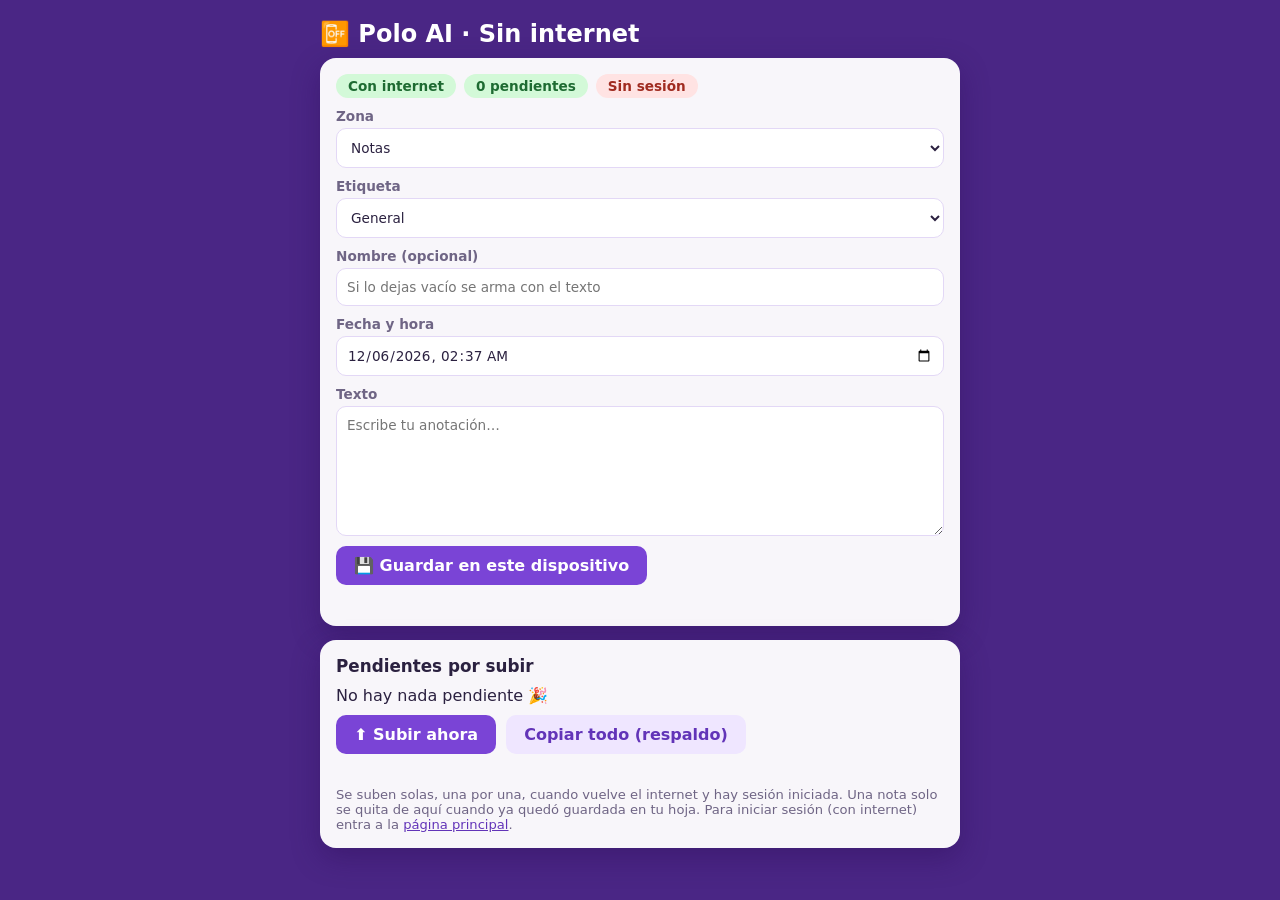
==== sin-internet.html @ 738c0773 "Add files via upload" ====
<!DOCTYPE html>
<html lang="es">
<head>
  <meta charset="UTF-8" />
  <meta name="viewport" content="width=device-width, initial-scale=1" />
  <meta name="theme-color" content="#4a2685" />
  <link rel="manifest" href="manifest.json" />
  <link rel="icon" href="icon.svg" type="image/svg+xml" />
  <title>Polo AI · Sin internet</title>
  <style>
    * { box-sizing: border-box; }
    body { margin: 0; min-height: 100vh; font-family: system-ui, -apple-system, "Segoe UI", Roboto, sans-serif;
      color: #2b2140; background: #4a2685; padding: 16px; }
    main { max-width: 640px; margin: 0 auto; }
    h1 { margin: 4px 0 10px; color: #fff; font-size: 1.5rem; }
    .tarjeta { background: rgba(255,255,255,.96); border-radius: 16px; padding: 16px; margin-bottom: 14px;
      box-shadow: 0 10px 28px rgba(40,10,80,.35); }
    .estado { display: flex; flex-wrap: wrap; gap: 8px; align-items: center; margin-bottom: 10px; }
    .pildora { padding: 4px 12px; border-radius: 999px; font-size: .85rem; font-weight: 700; }
    .on { background: #d3f9d8; color: #1e6b32; }
    .off { background: #ffe3e3; color: #a02b20; }
    .pend { background: #fff3bf; color: #7a5200; }
    label { display: block; margin-bottom: 10px; font-size: .85rem; font-weight: 600; color: #6f6585; }
    input, select, textarea { display: block; width: 100%; margin-top: 4px; padding: 10px; font: inherit; font-weight: 400;
      color: #2b2140; background: #fff; border: 1px solid #e3d8f6; border-radius: 10px; }
    textarea { resize: vertical; min-height: 130px; }
    button { padding: 10px 18px; font: inherit; font-weight: 700; color: #fff; background: #7a44d6; border: 0;
      border-radius: 10px; cursor: pointer; }
    button.sec { color: #6234b8; background: #efe6ff; }
    button:disabled { opacity: .6; }
    .fila { display: flex; flex-wrap: wrap; gap: 10px; align-items: center; }
    .msg { font-size: .88rem; font-weight: 600; margin: 8px 0 0; min-height: 1.2em; }
    .msg.error { color: #c0392b; } .msg.ok { color: #1e8a55; }
    .item { border: 1px solid #e3d8f6; border-radius: 12px; padding: 10px 12px; margin-bottom: 8px; position: relative; }
    .item b { display: block; padding-right: 28px; overflow-wrap: anywhere; }
    .item small { color: #6f6585; }
    .item p { margin: 4px 0 0; font-size: .9rem; white-space: pre-wrap; overflow-wrap: anywhere; max-height: 5.5em; overflow: hidden; }
    .item .err { color: #c0392b; font-size: .8rem; font-weight: 600; }
    .item .x { position: absolute; top: 6px; right: 8px; padding: 0 6px; background: none; color: #6f6585; font-size: 1.2rem; }
    h2 { margin: 0 0 10px; font-size: 1.05rem; }
    .nota { font-size: .82rem; color: #6f6585; margin: 8px 0 0; }
    a { color: #6234b8; }
  </style>
</head>
<body>
<main>
  <h1>📴 Polo AI · Sin internet</h1>

  <div class="tarjeta">
    <div class="estado">
      <span id="p-red" class="pildora off">Sin internet</span>
      <span id="p-cola" class="pildora pend">0 pendientes</span>
      <span id="p-sesion" class="pildora off">Sin sesión</span>
    </div>

    <label>Zona
      <select id="zona"></select>
    </label>
    <label id="c-etiqueta">Etiqueta
      <select id="etiqueta"></select>
    </label>
    <label>Nombre (opcional)
      <input id="nombre" type="text" maxlength="80" autocomplete="off" placeholder="Si lo dejas vacío se arma con el texto" />
    </label>
    <label id="c-fecha">Fecha y hora
      <input id="fecha" type="datetime-local" />
    </label>
    <label>Texto
      <textarea id="texto" placeholder="Escribe tu anotación…"></textarea>
    </label>
    <div class="fila">
      <button id="guardar" type="button">💾 Guardar en este dispositivo</button>
    </div>
    <p id="msg" class="msg"></p>
  </div>

  <div class="tarjeta">
    <h2>Pendientes por subir</h2>
    <div id="lista"></div>
    <div class="fila">
      <button id="sincronizar" type="button">⬆ Subir ahora</button>
      <button id="copiar" type="button" class="sec">Copiar todo (respaldo)</button>
    </div>
    <p id="msg-sync" class="msg"></p>
    <p class="nota">Se suben solas, una por una, cuando vuelve el internet y hay sesión iniciada. Una nota solo se quita de aquí cuando ya quedó guardada en tu hoja.
      Para iniciar sesión (con internet) entra a la <a href="index.html">página principal</a>.</p>
  </div>
</main>

<script src="config.js"></script>
<script>
(function () {
  "use strict";
  const CLAVE_COLA = "polo-offline-cola";
  const CLAVE_SESION = "polo-ai-sesion"; // la misma que usa la página principal
  const dos = (n) => String(n).padStart(2, "0");
  const $ = (id) => document.getElementById(id);

  // accion = acción del Apps Script (las mismas que usan los formularios de la página principal)
  const ZONAS = [
    { id: "notas", titulo: "Notas", tipo: "nota", accion: "nota_agregar" },
    { id: "ejercicio", titulo: "Ejercicio", tipo: "dia", accion: "ejercicio_agregar" },
    { id: "actividades", titulo: "Actividades", tipo: "nota", accion: "nota_agregar", etiqueta: "Actividades" },
    { id: "trabajo", titulo: "Trabajo", tipo: "nota", accion: "nota_agregar", etiqueta: "Trabajo" },
    { id: "diario", titulo: "Diario", tipo: "dia", accion: "diario_agregar" },
    { id: "deudas", titulo: "Deudas", tipo: "deuda", accion: "deuda_agregar" },
    { id: "informacion", titulo: "Información Primordial", tipo: "dia", accion: "informacion_agregar" },
    { id: "comandos", titulo: "Comandos", tipo: "dia", accion: "comando_agregar" },
    { id: "bazar", titulo: "Bazar", tipo: "bazar", accion: "bazar_agregar", categoria: "Bazar" },
    { id: "ventas", titulo: "Ventas", tipo: "bazar", accion: "bazar_agregar", categoria: "Ventas" },
    { id: "yeso", titulo: "Pedidos de Yeso", tipo: "nota", accion: "nota_agregar", etiqueta: "Pedidos de Yeso" },
  ];
  const ETIQUETAS = ["General", "Tarea/Actividad", "Conjunto de Datos", "Sueños", "Pendiente Importante"];

  ZONAS.forEach((z) => $("zona").add(new Option(z.titulo, z.id)));
  ETIQUETAS.forEach((e) => $("etiqueta").add(new Option(e, e)));

  function ahoraInput() {
    const n = new Date();
    return `${n.getFullYear()}-${dos(n.getMonth() + 1)}-${dos(n.getDate())}T${dos(n.getHours())}:${dos(n.getMinutes())}`;
  }
  $("fecha").value = ahoraInput();

  function actualizarCampos() {
    const z = ZONAS.find((x) => x.id === $("zona").value);
    $("c-etiqueta").hidden = z.id !== "notas";
    $("c-fecha").hidden = z.tipo === "bazar";
  }
  $("zona").addEventListener("change", actualizarCampos);
  actualizarCampos();

  // ---------- Cola guardada en el dispositivo ----------
  function leerCola() {
    try { return JSON.parse(localStorage.getItem(CLAVE_COLA)) || []; } catch (e) { return []; }
  }
  function guardarCola(c) {
    try { localStorage.setItem(CLAVE_COLA, JSON.stringify(c)); return true; } catch (e) { return false; }
  }
  const nuevoId = () => String(Date.now() * 1000 + Math.floor(Math.random() * 1000));

  function decir(el, t, tipo) { el.textContent = t || ""; el.className = "msg" + (tipo ? " " + tipo : ""); }

  function nombreDeTexto(t) {
    const p = t.trim().split(/\s+/).slice(0, 8).join(" ");
    return (p.length > 60 ? p.slice(0, 60) : p) || "Sin nombre";
  }

  function armarPayload(z, nombre, fechaInput, texto, etiqueta) {
    const id = nuevoId();
    const iso = fechaInput.slice(0, 10);
    if (z.tipo === "nota") {
      const [a, m, d] = iso.split("-");
      return { id, nombre, fecha: `${d}/${m}/${a} ${fechaInput.slice(11, 16) || "12:00"}`,
        etiqueta: z.etiqueta || etiqueta || "General", texto, color: "Blanco", identificador: "", destino: "sheets" };
    }
    if (z.tipo === "bazar") return { id, nombre, informacion: texto, categoria: z.categoria, destino: "sheets" };
    if (z.tipo === "deuda") return { id, nombre, fecha: iso, descripcion: texto, destino: "sheets" };
    return { id, nombre, fecha: iso, descripcion: texto, destino: "sheets" };
  }

  $("guardar").addEventListener("click", () => {
    const z = ZONAS.find((x) => x.id === $("zona").value);
    const texto = $("texto").value.trim();
    if (!texto) { decir($("msg"), "Escribe algo primero", "error"); return; }
    const nombre = $("nombre").value.trim().slice(0, 80) || nombreDeTexto(texto);
    const fechaInput = $("fecha").value || ahoraInput();
    const cola = leerCola();
    cola.push({ zona: z.titulo, accion: z.accion, payload: armarPayload(z, nombre, fechaInput, texto, $("etiqueta").value), creado: Date.now() });
    if (!guardarCola(cola)) { decir($("msg"), "No cupo en el dispositivo. Usa «Copiar todo» para respaldar.", "error"); return; }
    $("texto").value = "";
    $("nombre").value = "";
    $("fecha").value = ahoraInput();
    decir($("msg"), "Guardada en este dispositivo ✓", "ok");
    dibujar();
    if (navigator.onLine) sincronizar();
  });

  function dibujar() {
    const cola = leerCola();
    $("p-cola").textContent = cola.length + (cola.length === 1 ? " pendiente" : " pendientes");
    $("p-cola").className = "pildora " + (cola.length ? "pend" : "on");
    const l = $("lista");
    l.innerHTML = "";
    if (!cola.length) { l.textContent = "No hay nada pendiente 🎉"; l.style.marginBottom = "10px"; return; }
    cola.forEach((it, i) => {
      const d = document.createElement("div");
      d.className = "item";
      const b = document.createElement("b"); b.textContent = it.payload.nombre;
      const s = document.createElement("small"); s.textContent = it.zona;
      const p = document.createElement("p"); p.textContent = it.payload.texto || it.payload.descripcion || it.payload.informacion || "";
      const x = document.createElement("button"); x.className = "x"; x.type = "button"; x.textContent = "×";
      x.setAttribute("aria-label", "Quitar de pendientes");
      x.addEventListener("click", () => {
        if (!confirm("¿Quitar esta nota de los pendientes? No se subirá.")) return;
        const c = leerCola(); c.splice(i, 1); guardarCola(c); dibujar();
      });
      d.append(b, s, p, x);
      if (it.error) { const e = document.createElement("div"); e.className = "err"; e.textContent = "⚠ " + it.error; d.appendChild(e); }
      l.appendChild(d);
    });
  }

  $("copiar").addEventListener("click", async () => {
    const t = leerCola().map((it) => `[${it.zona}] ${it.payload.nombre}\n${it.payload.texto || it.payload.descripcion || it.payload.informacion || ""}`).join("\n\n---\n\n");
    try { await navigator.clipboard.writeText(t); decir($("msg-sync"), "Copiado ✓", "ok"); }
    catch (e) { decir($("msg-sync"), "No se pudo copiar", "error"); }
  });

  // ---------- Sesión y estado de la red ----------
  function sesion() {
    try {
      const u = JSON.parse(localStorage.getItem(CLAVE_SESION));
      return u && u.credencial && u.exp * 1000 > Date.now() + 15000 ? u : null;
    } catch (e) { return null; }
  }
  function actualizarPildoras() {
    const on = navigator.onLine;
    $("p-red").textContent = on ? "Con internet" : "Sin internet";
    $("p-red").className = "pildora " + (on ? "on" : "off");
    const s = sesion();
    $("p-sesion").textContent = s ? "Sesión lista" : "Sin sesión";
    $("p-sesion").className = "pildora " + (s ? "on" : "off");
  }

  // ---------- Subir a las hojas, una por una ----------
  let subiendo = false;
  async function llamar(u, accion, extra) {
    const r = await fetch(CONFIG.APPS_SCRIPT_URL, {
      method: "POST",
      headers: { "Content-Type": "text/plain;charset=utf-8" },
      body: JSON.stringify(Object.assign({ token: CONFIG.TOKEN, idToken: u.credencial, accion }, extra || {})),
    });
    return r.json();
  }

  async function sincronizar() {
    if (subiendo) return;
    const cola = leerCola();
    if (!cola.length) { decir($("msg-sync"), "", ""); return; }
    if (!navigator.onLine) { decir($("msg-sync"), "Sin internet: se subirán cuando vuelva.", ""); return; }
    const u = sesion();
    if (!u) { decir($("msg-sync"), "Hace falta iniciar sesión: abre la página principal con internet y entra con Google.", "error"); return; }
    subiendo = true;
    $("sincronizar").disabled = true;
    let subidas = 0, fallos = 0;
    try {
      while (true) {
        const c = leerCola();
        const idx = c.findIndex((x) => !x.error);
        if (idx === -1) break;
        decir($("msg-sync"), `Subiendo… (${subidas + 1})`, "");
        let j;
        try {
          j = await llamar(u, c[idx].accion, c[idx].payload);
        } catch (e) {
          decir($("msg-sync"), "Se cortó la conexión. Lo que falta se subirá después.", "error");
          break;
        }
        if (j && j.sesionInvalida) { decir($("msg-sync"), "La sesión ya no es válida: inicia sesión en la página principal.", "error"); break; }
        const c2 = leerCola();
        const pos = c2.findIndex((x) => x.payload.id === c[idx].payload.id);
        if (j && j.ok) { if (pos !== -1) c2.splice(pos, 1); subidas++; }
        else { if (pos !== -1) c2[pos].error = (j && j.error) || "Error desconocido"; fallos++; }
        guardarCola(c2);
        dibujar();
        await new Promise((r) => setTimeout(r, 400)); // poco a poco
      }
      // Se renueva el pase de este dispositivo para que la sesión siga viva
      if (subidas && String(u.credencial).indexOf("polo_s1.") === 0) {
        try { const r = await llamar(u, "sesion_renovar"); if (r.ok && r.exp) { u.exp = r.exp; localStorage.setItem(CLAVE_SESION, JSON.stringify(u)); } } catch (e) {}
      }
      if (subidas || fallos) {
        decir($("msg-sync"), `Subidas: ${subidas}` + (fallos ? ` · Con error: ${fallos} (se quedan aquí)` : " ✓"), fallos ? "error" : "ok");
      }
    } finally {
      subiendo = false;
      $("sincronizar").disabled = false;
      dibujar();
    }
  }

  $("sincronizar").addEventListener("click", () => {
    // Quita los errores anteriores para reintentarlos
    const c = leerCola(); c.forEach((x) => delete x.error); guardarCola(c); dibujar();
    sincronizar();
  });
  window.addEventListener("online", () => { actualizarPildoras(); sincronizar(); });
  window.addEventListener("offline", actualizarPildoras);
  window.addEventListener("storage", () => { actualizarPildoras(); dibujar(); });

  if ("serviceWorker" in navigator) navigator.serviceWorker.register("sw.js").catch(() => {});
  actualizarPildoras();
  dibujar();
  sincronizar();
})();
</script>
</body>
</html>
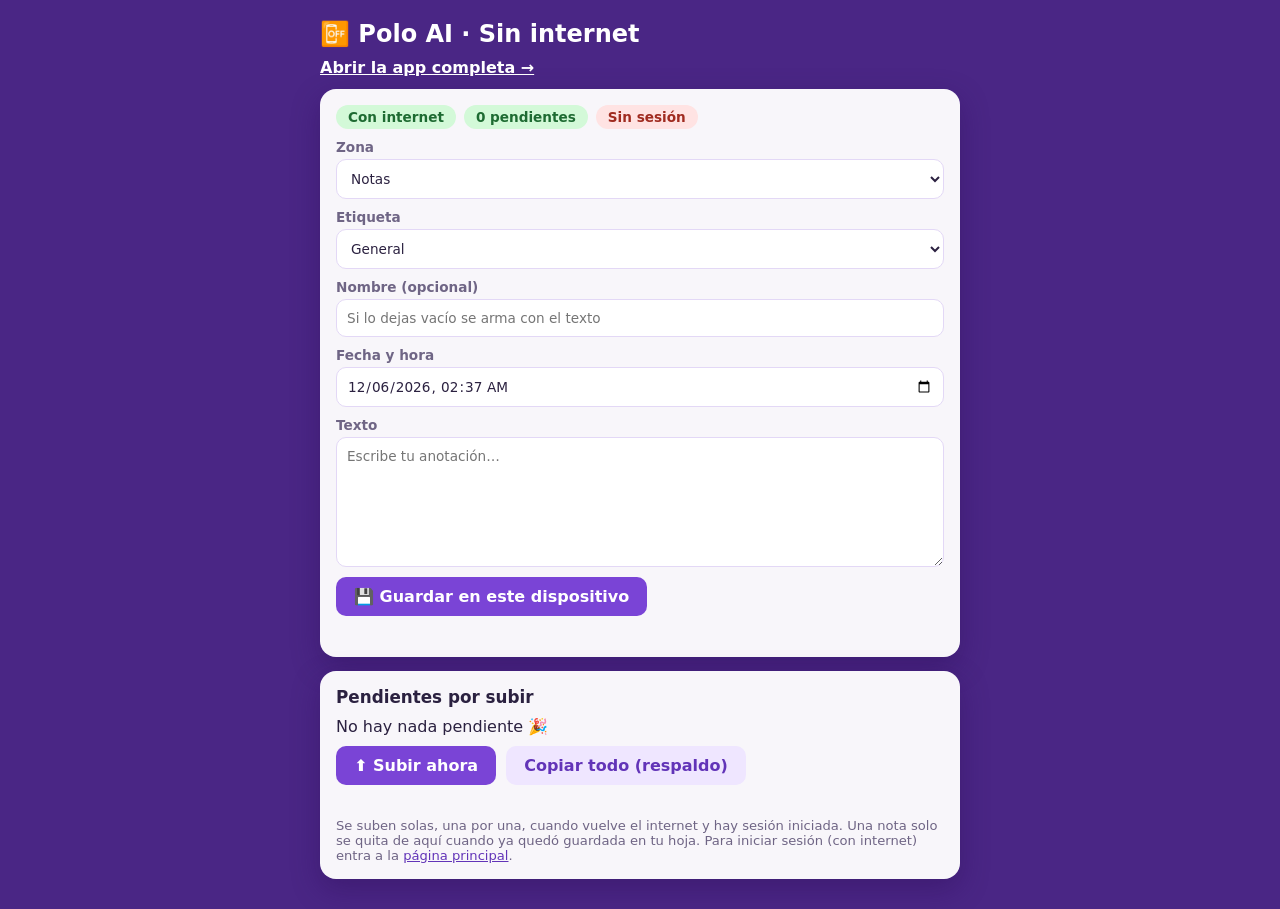
==== commit 281eb642: "Add files via upload" ====
--- a/sin-internet.html
+++ b/sin-internet.html
@@ -45,6 +45,7 @@
 <body>
 <main>
   <h1>📴 Polo AI · Sin internet</h1>
+  <p style="margin:0 0 12px"><a href="index.html" style="color:#fff;font-weight:600">Abrir la app completa →</a></p>
 
   <div class="tarjeta">
     <div class="estado">
@@ -93,6 +94,7 @@
   "use strict";
   const CLAVE_COLA = "polo-offline-cola";
   const CLAVE_SESION = "polo-ai-sesion"; // la misma que usa la página principal
+  const CLAVE_BLOQUEO = "polo-offline-bloqueo"; // compartido con la página principal: evita subir lo mismo dos veces a la vez
   const dos = (n) => String(n).padStart(2, "0");
   const $ = (id) => document.getElementById(id);
 
@@ -151,11 +153,11 @@
     if (z.tipo === "nota") {
       const [a, m, d] = iso.split("-");
       return { id, nombre, fecha: `${d}/${m}/${a} ${fechaInput.slice(11, 16) || "12:00"}`,
-        etiqueta: z.etiqueta || etiqueta || "General", texto, color: "Blanco", identificador: "", destino: "sheets" };
+        etiqueta: z.etiqueta || etiqueta || "General", texto, color: "Blanco", identificador: "", destino: "drive" };
     }
-    if (z.tipo === "bazar") return { id, nombre, informacion: texto, categoria: z.categoria, destino: "sheets" };
-    if (z.tipo === "deuda") return { id, nombre, fecha: iso, descripcion: texto, destino: "sheets" };
-    return { id, nombre, fecha: iso, descripcion: texto, destino: "sheets" };
+    if (z.tipo === "bazar") return { id, nombre, informacion: texto, categoria: z.categoria, destino: "drive" };
+    if (z.tipo === "deuda") return { id, nombre, fecha: iso, descripcion: texto, destino: "drive" };
+    return { id, nombre, fecha: iso, descripcion: texto, destino: "drive" };
   }
 
   $("guardar").addEventListener("click", () => {
@@ -240,6 +242,8 @@
     if (!navigator.onLine) { decir($("msg-sync"), "Sin internet: se subirán cuando vuelva.", ""); return; }
     const u = sesion();
     if (!u) { decir($("msg-sync"), "Hace falta iniciar sesión: abre la página principal con internet y entra con Google.", "error"); return; }
+    if (Date.now() - (+localStorage.getItem(CLAVE_BLOQUEO) || 0) < 90000) { decir($("msg-sync"), "Ya se están subiendo desde otra pestaña…", ""); return; }
+    localStorage.setItem(CLAVE_BLOQUEO, String(Date.now()));
     subiendo = true;
     $("sincronizar").disabled = true;
     let subidas = 0, fallos = 0;
@@ -263,6 +267,7 @@
         else { if (pos !== -1) c2[pos].error = (j && j.error) || "Error desconocido"; fallos++; }
         guardarCola(c2);
         dibujar();
+        localStorage.setItem(CLAVE_BLOQUEO, String(Date.now()));
         await new Promise((r) => setTimeout(r, 400)); // poco a poco
       }
       // Se renueva el pase de este dispositivo para que la sesión siga viva
@@ -274,6 +279,7 @@
       }
     } finally {
       subiendo = false;
+      localStorage.removeItem(CLAVE_BLOQUEO);
       $("sincronizar").disabled = false;
       dibujar();
     }
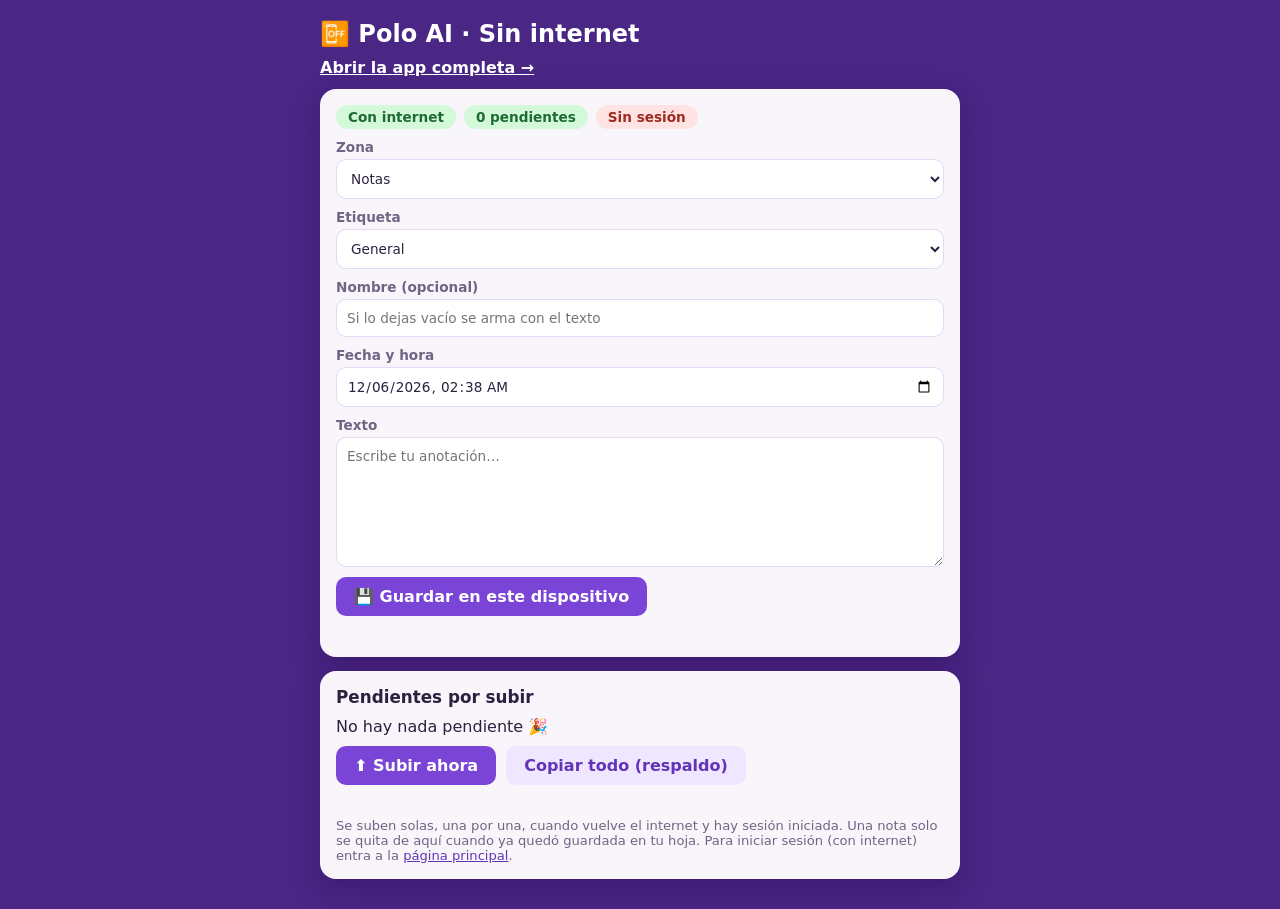
==== commit 27593a58: "Add files via upload" ====
--- a/sin-internet.html
+++ b/sin-internet.html
@@ -5,7 +5,7 @@
   <meta name="viewport" content="width=device-width, initial-scale=1" />
   <meta name="theme-color" content="#4a2685" />
   <link rel="manifest" href="manifest.json" />
-  <link rel="icon" href="icon.svg" type="image/svg+xml" />
+  <link rel="icon" href="imagenes/perfil.webp?v=56" type="image/webp" sizes="any" />
   <title>Polo AI · Sin internet</title>
   <style>
     * { box-sizing: border-box; }
